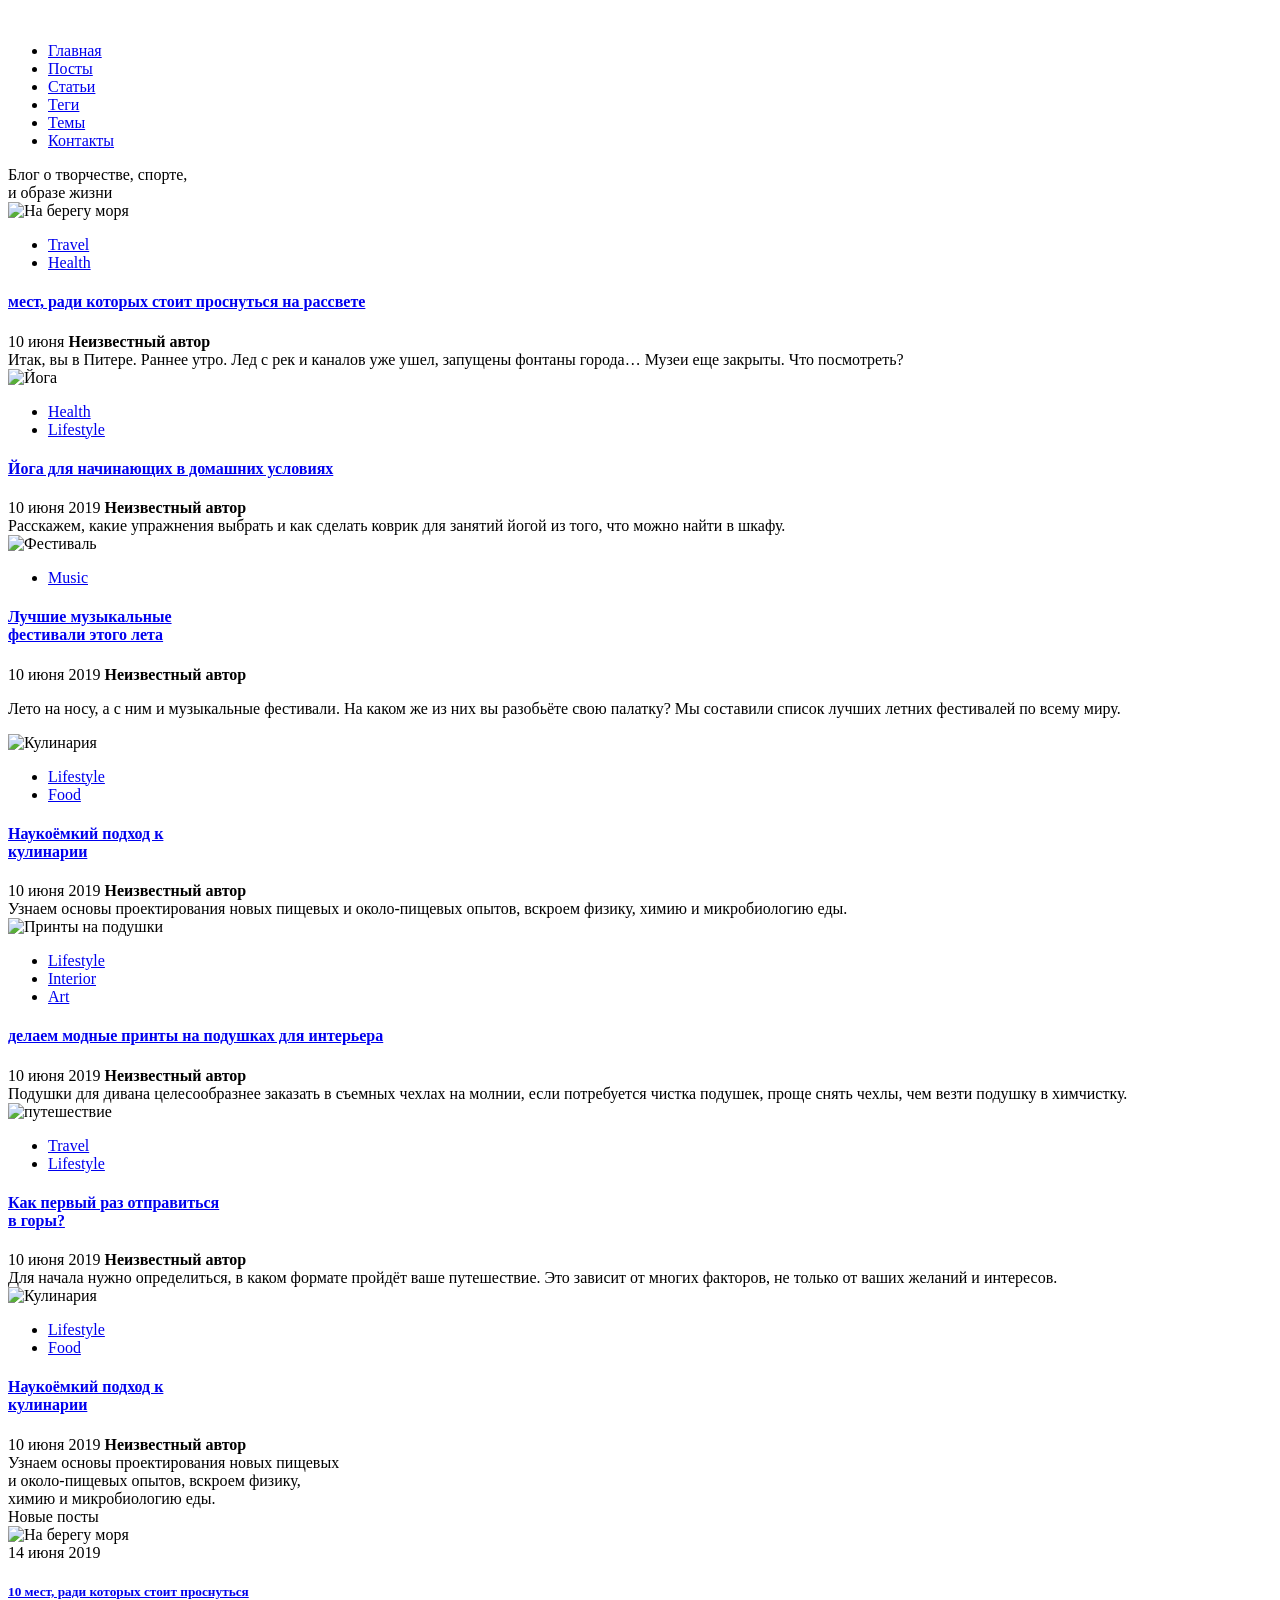
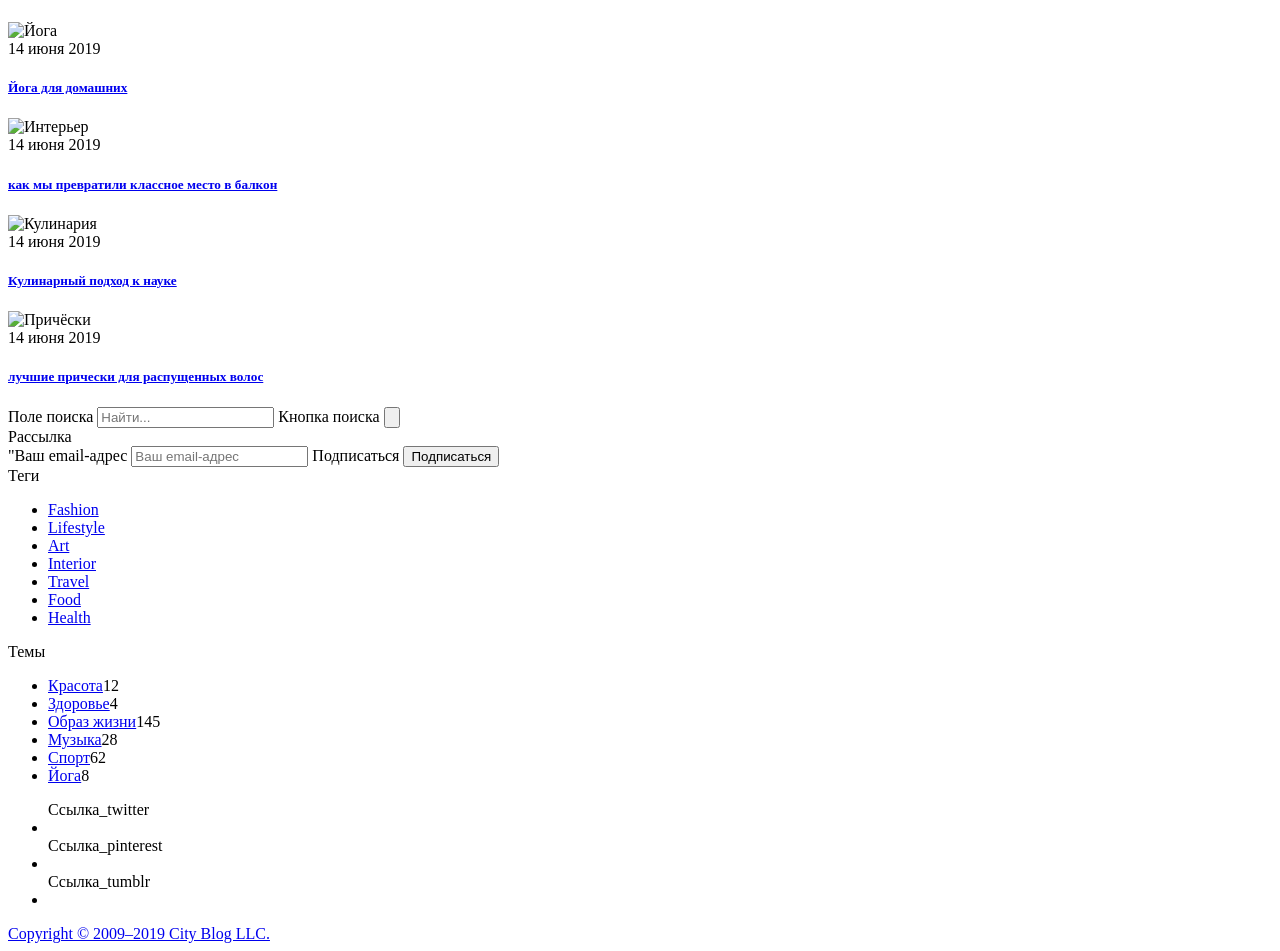
==== index.html @ 618ab8af "Add files via upload" ====
<!DOCTYPE html>
<html lang="en">
<head>
    <meta charset="UTF-8">
    <title>Diplom_task</title>
    <link rel="stylesheet" href="style.css">
</head>
<body>
    <header>
        <div class="container">
            <a href="#" class="header__logo"><img src="images/noemi-logo.png" alt=""></a>
            <nav class="header__menu">
                <ul class="menu__list">
                    <li class="menu__item"><a href="#" class="menu__link">Главная</a></li>
                    <li class="menu__item"><a href="#" class="menu__link">Посты</a></li>
                    <li class="menu__item"><a href="#" class="menu__link">Cтатьи</a></li>
                    <li class="menu__item"><a href="#" class="menu__link">Теги</a></li>
                    <li class="menu__item"><a href="#" class="menu__link">Темы</a></li>
                    <li class="menu__item"><a href="#" class="menu__link">Контакты</a></li>
                </ul>
            </nav>  
        </div>
        <div class="title__intro">
            Блог о творчестве, спорте,<br>и образе жизни
        </div>
    </header>
    <div class="general__content">
        <main>
            <div class="container_main">
                <div class="card">
                    <img src="images/picture_1.png" class="card__images" alt="На берегу моря">
                </div>
                <div class="content">
                    <ul class="link">
                        <li><a href="#" class="link__item">Travel</a></li>
                        <li><a href="#" class="link__item">Health</a></li>
                    </ul>
                    <div>
                        <h4><a href="#" class="content__title">мест, ради которых стоит
                        проснуться на рассвете</a></h4>
                    </div>
                    <div class="data">
                        10 июня <strong>Неизвестный автор</strong>
                    </div>
                    <div class="info">
                        Итак, вы в Питере. Раннее утро. Лед с рек и каналов уже ушел, запущены фонтаны города… Музеи еще закрыты. Что посмотреть?
                    </div>
                </div>
            </div>
            <div class="container_main">
                <div class="card">
                    <img src="images/picture_2.png" class="card__images" alt="Йога">
                </div>
                <div class="content">
                    <ul class="link">
                        <li><a href="#" class="link__item">Health</a></li>
                        <li><a href="#" class="link__item">Lifestyle</a></li>
                    </ul>
                    <div>
                        <h4><a href="#" class="content__title">Йога для начинающих в
                        домашних условиях</a></h4>
                    </div>
                    <div class="data">
                        10 июня 2019 <strong>Неизвестный автор</strong>
                    </div>
                    <div class="info">
                        Расскажем, какие упражнения выбрать и как сделать коврик для занятий йогой из того, что можно найти в шкафу.
                    </div>
                </div>
            </div>
            <div class="container_main">
                <div class="card">
                    <img src="images/picture_3.png" class="card__images" alt="Фестиваль">
                </div>
                <div class="content">
                    <ul class="link">
                        <li><a href="#" class="link__item">Music</a></li>
                    </ul>
                    <div>
                        <h4><a href="#" class="content__title">Лучшие музыкальные<br>
                        фестивали этого лета</a></h4>
                    </div>
                    <div class="data">
                        10 июня 2019 <strong>Неизвестный автор</strong>
                    </div>
                    <div class="info">
                        <p>Лето на носу, а с ним и музыкальные фестивали. На каком же из них вы разобьёте свою палатку?
                        Мы составили список лучших летних фестивалей по всему миру.</p>
                    </div>
                </div>
            </div>
            <div class="container_main">
                <div class="card">
                    <img src="images/picture_4.png" class="card__images" alt="Кулинария">
                </div>
                <div class="content">
                    <ul class="link">
                        <li><a href="#" class="link__item">Lifestyle</a></li>
                        <li><a href="#" class="link__item">Food</a></li>
                    </ul>
                    <div>
                        <h4><a href="#" class="content__title">Наукоёмкий подход к<br>
                        кулинарии</a></h4>
                    </div>
                    <div class="data">
                        10 июня 2019 <strong>Неизвестный автор</strong>
                    </div>
                    <div class="info">
                        Узнаем основы проектирования новых пищевых и около-пищевых опытов, вскроем физику, химию и микробиологию еды.
                    </div>
                </div>
            </div>
            <div class="container_main">
                <div class="card">
                    <img src="images/picture_5.png" class="card__images" alt="Принты на подушки">
                </div>
                <div class="content">
                    <ul class="link">
                        <li><a href="#" class="link__item">Lifestyle</a></li>
                        <li><a href="#" class="link__item">Interior</a></li>
                        <li><a href="#" class="link__item">Art</a></li>
                    </ul>
                    <div>
                        <h4><a href="#" class="content__title">делаем модные принты на
                        подушках для интерьера</a></h4>
                    </div>
                    <div class="data">
                        10 июня 2019 <strong>Неизвестный автор</strong>
                    </div>
                    <div class="info">
                        Подушки для дивана целесообразнее заказать в съемных чехлах на молнии, если потребуется чистка подушек, проще снять чехлы, чем везти подушку в химчистку.
                    </div>
                </div>
            </div>
            <div class="container_main">
                <div class="card">
                    <img src="images/picture_6.png" class="card__images" alt="путешествие">
                </div>
                <div class="content">
                    <ul class="link">
                        <li><a href="#" class="link__item">Travel</a></li>
                        <li><a href="#" class="link__item">Lifestyle</a></li>
                    </ul>
                    <div>
                        <h4><a href="#" class="content__title">Как первый раз отправиться<br>
                        в горы?</a></h4>
                    </div>
                    <div class="data">
                        10 июня 2019 <strong>Неизвестный автор</strong>
                    </div>
                    <div class="info">
                        Для начала нужно определиться, в каком формате пройдёт ваше путешествие. Это зависит от многих факторов, не только от ваших желаний и интересов.
                    </div>
                </div>
            </div>
            <div class="container_main">
                <div class="card">
                    <img src="images/picture_7.png" class="card__images" alt="Кулинария">
                </div>
                <div class="content">
                    <ul class="link">
                        <li><a href="#" class="link__item">Lifestyle</a></li>
                        <li><a href="#" class="link__item">Food</a></li>
                    </ul>
                <div>
                    <h4><a href="#" class="content__title">Наукоёмкий подход к<br>
                    кулинарии</a></h4>
                </div>
                <div class="data">
                    10 июня 2019 <strong>Неизвестный автор</strong>
                </div>
                <div class="info">
                    Узнаем основы проектирования новых пищевых<br> и около-пищевых опытов, вскроем физику,<br> химию и микробиологию еды.
                </div>
                </div>
            </div>        
        </main>
        <aside>
            <section>
                    <div class="title__aside content__section">
                        Новые посты
                    </div>
                <div class="container__aside">
                    <div class="container__item">
                        <div>
                            <img src="images/picture_1.png" class="card__item" alt="На берегу моря">
                        </div>
                        <div>
                            14 июня 2019
                            <h5><a href="#" class="content__section">10 мест, ради которых
                            стоит проснуться</a></h5>
                        </div>
                    </div>
                    <div class="container__item">
                        <div>
                            <img src="images/picture_2.png" class="card__item" alt="Йога">
                        </div>
                        <div>
                            14 июня 2019
                            <h5><a href="#" class="content__section">Йога для домашних</a></h5>
                        </div>
                    </div>
                    <div class="container__item">
                        <div>
                            <img src="images/picture_as.png" class="card__item" alt="Интерьер">
                        </div>
                        <div>
                            14 июня 2019
                            <h5><a href="#" class="content__section">как мы превратили
                            классное место в
                            балкон</a></h5>
                        </div>
                    </div>
                    <div class="container__item">
                        <div>
                            <img src="images/picture_7.png" class="card__item" alt="Кулинария">
                        </div>
                        <div>
                            14 июня 2019
                            <h5><a href="#" class="content__section">Кулинарный подход
                            к науке</a></h5>
                        </div>
                    </div>
                    <div class="container__item">
                        <div>
                            <img src="images/picture_as2.png" class="card__item" alt="Причёски">
                        </div>
                        <div>
                            14 июня 2019
                            <h5 class="title__item"><a href="#" class="content__section">лучшие прически для
                            распущенных волос</a></h5>
                        </div>
                    </div>
                    <form class="form__row">
                        <label>
                            <span class="visually__hidden">Поле поиска</span>
                            <input type="text" class="field" placeholder="Найти..." >
                        </label>
                        <label>
                            <span class="visually__hidden">Кнопка поиска</span>
                            <button type="submit" class="button"><img src="images/picture_search.png" alt=""></button>
                        </label>
                    </form>
                    <div class="mailing__aside">
                        Рассылка
                    </div>
                    <form class="form__mailing">
                        <label>
                            <span class="visually__hidden">"Ваш email-адрес</span>
                            <input type="text" class="field mailing__field" placeholder="Ваш email-адрес">
                        </label>
                        <label>
                            <span class="visually__hidden">Подписаться</span>
                            <button type="submit" class="button mailing__button">Подписаться</button>
                        </label>
                    </form>
                    <div class="tags__aside">
                        Теги
                    </div>
                    <div class="tags__container">
                        <ul>
                            <li class="tags__item"><a href="#" class="tags__link">Fashion</a></li>
                            <li class="tags__item"><a href="#" class="tags__link">Lifestyle</a></li>
                            <li class="tags__item"><a href="#" class="tags__link">Art</a></li>
                            <li class="tags__item"><a href="#" class="tags__link">Interior</a></li>
                            <li class="tags__item"><a href="#" class="tags__link">Travel</a></li>
                            <li class="tags__item"><a href="#" class="tags__link">Food</a></li>
                            <li class="tags__item"><a href="#" class="tags__link">Health</a></li>
                        </ul>
                    </div>
                    <div class="news__aside">
                        Темы
                    </div>
                    <div class="news__container">
                        <ul>
                           <li class="news__item"><a href="#" class="news__link">Красота</a><span class="news__number">12</span></li>
                           <li class="news__item"><a href="#" class="news__link">Здоровье</a><span class="news__number">4</span></li>
                           <li class="news__item"><a href="#" class="news__link">Образ жизни</a><span class="news__number">145</span></li>
                           <li class="news__item"><a href="#" class="news__link">Музыка</a><span class="news__number">28</span></li>
                           <li class="news__item"><a href="#" class="news__link">Спорт</a><span class="news__number">62</span></li>
                           <li class="news__item"><a href="#" class="news__link">Йога</a><span class="news__number">8</span></li>
                        </ul>
                    </div>
                </div>
            </section>
        </aside>
    </div> 
</body>
<footer>
    <div>
        <ul class="footer__menu">
            <label>
                <span class="visually__hidden">Ссылка_twitter</span>
                <li class="footer__item"><a href="#" class="footer__link icon__twitter"></a></li>
            </label>
            <label>
                <span class="visually__hidden">Ссылка_pinterest</span>
                <li class="footer__item"><a href="#" class="footer__link icon__pinterest"></a></li>
            </label>
            <label>
                <span class="visually__hidden">Ссылка_tumblr</span>
            <li class="footer__item"><a href="#" class="footer__link icon__tumblr"></a></li>
            </label>
        </ul>
    </div>
</footer>
<div>
    <a href="#" class="copyright">Copyright © 2009–2019 City Blog LLC.</a>
</div>
</html>
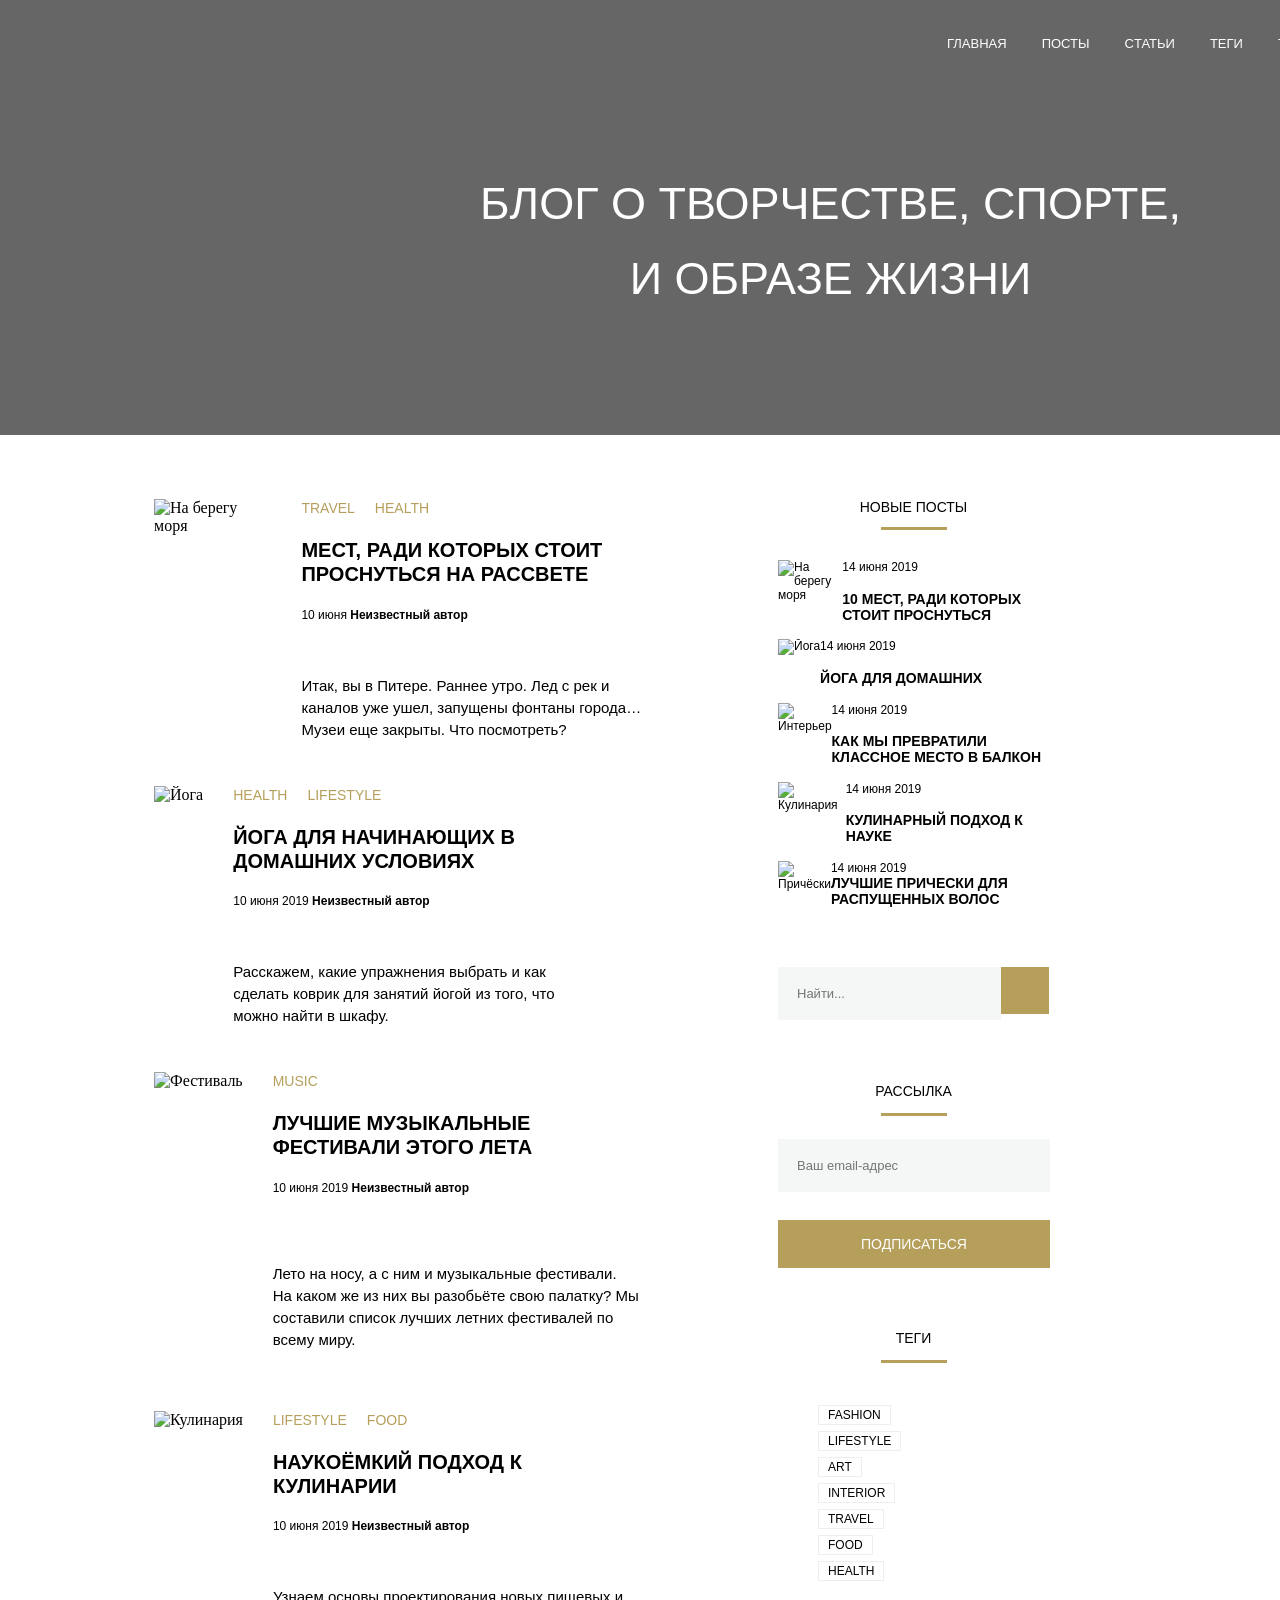
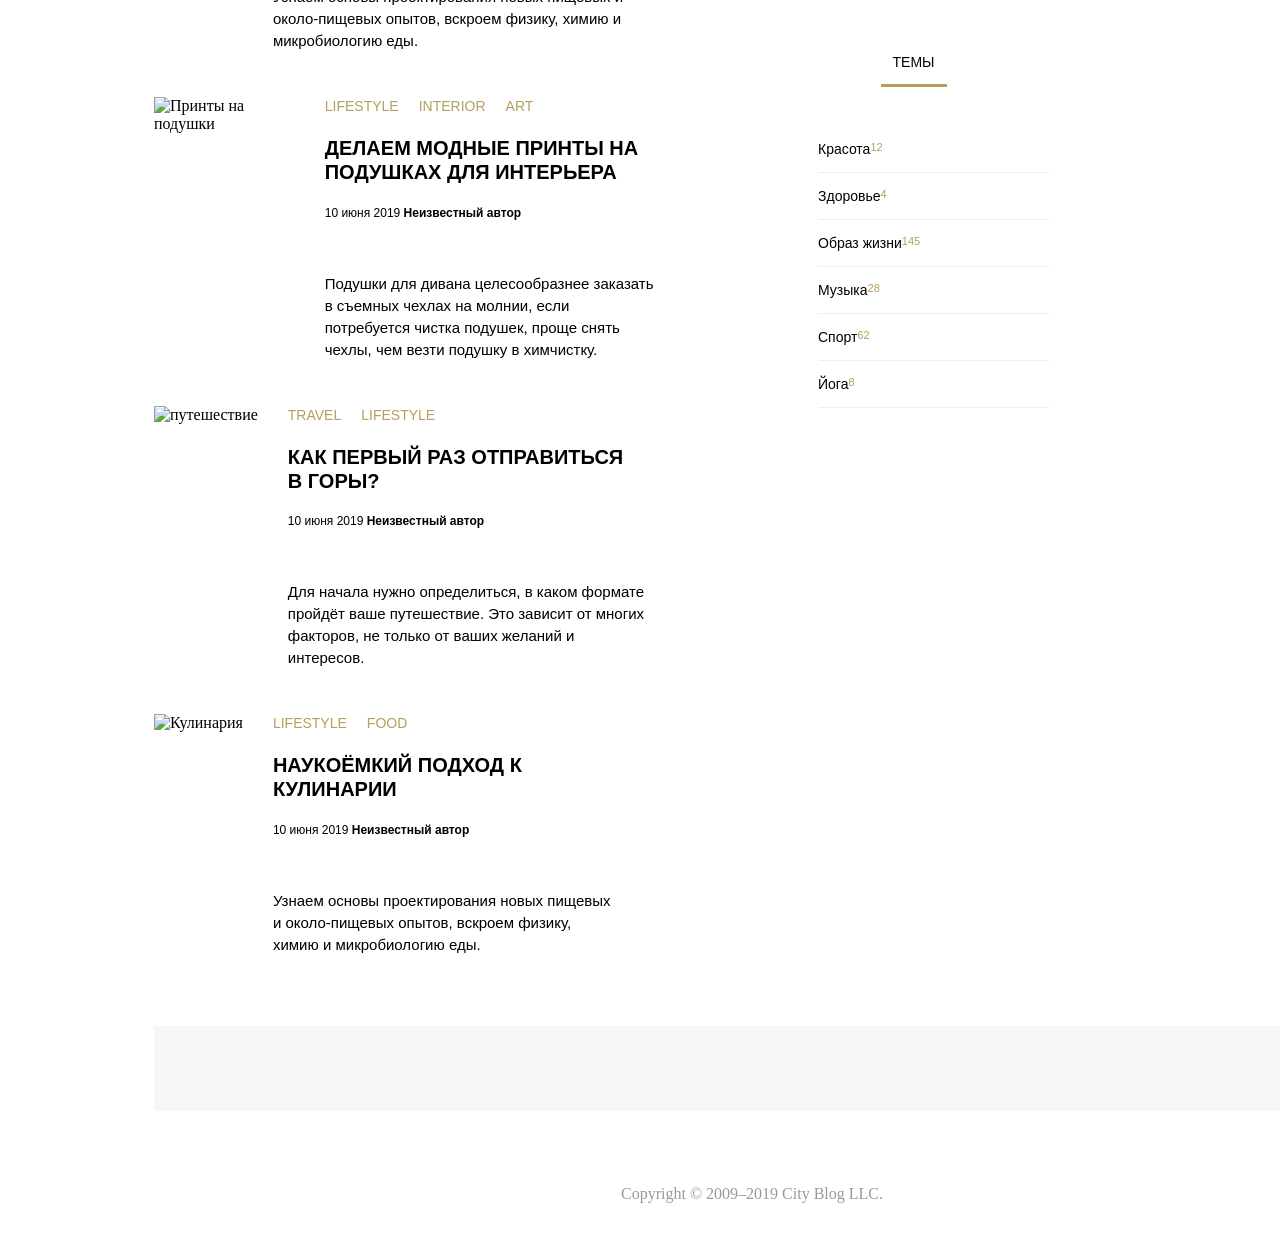
==== commit fa96e6ec: "Update index.html" ====
--- a/index.html
+++ b/index.html
@@ -3,7 +3,7 @@
 <head>
     <meta charset="UTF-8">
     <title>Diplom_task</title>
-    <link rel="stylesheet" href="style.css">
+    <link rel="stylesheet" href="./style/style.css">
 </head>
 <body>
     <header>
--- a/style/style.css
+++ b/style/style.css
@@ -0,0 +1,504 @@
+body {
+    margin: 0;
+}
+
+@font-face {
+    font-family: OpenSans-Bold;
+    src: url(fonts/OpenSans-Bold.ttf) 
+
+}
+
+@font-face {
+    font-family: OpenSans-Regular;
+    src: url(fonts/OpenSans-Regular.ttf)
+
+}
+
+header {
+    width: 1660px;
+    color: white;
+    text-transform: uppercase;
+    background-image: url(images/rock-73.jpg);
+    background-repeat: no-repeat;
+    background-size: cover;
+    background-position: center center;
+
+    max-width: 1940px;
+    position: relative;
+    z-index: 1;
+    overflow: hidden;
+  
+}
+
+header::before { 
+    content: "";
+    position: absolute;
+    z-index: -1;
+    width: 1690px;
+    height: 450px;
+    top: 0;
+    left: 0;
+    background-color: #000;
+    opacity: 0.6;
+
+}
+
+.container  {
+    max-width: 1940px;
+    padding: 0 247px;
+    margin: 0px auto;
+    display: flex;
+    justify-content:space-between;
+    align-items: center;
+    padding: 18px 238px 68px 248px;
+    
+}
+
+.header__logo {
+    width: 180px;
+
+}
+
+.menu__list {
+    display: flex;
+    align-items: center;
+    gap: 35px;
+ 
+}
+
+.menu__item {
+    list-style-type: none;
+   
+}
+
+.menu__link {
+    font-family: 'OpenSans-Regular', sans-serif;
+    font-style: normal;
+    font-size: 13px;
+    text-decoration: none;
+    color: inherit;
+    
+}
+
+.menu__link:hover {
+    color: #b59f5b;
+
+}
+
+.title__intro {
+    font-family: 'OpenSans-Bold', sans-serif;
+    font-style: normal;
+    font-size: 45px;
+    text-align: center;
+    line-height: 75px;
+    padding: 30px 280px 119px 281px ;
+
+}
+
+
+
+
+
+
+
+
+.general__content {
+    display: flex;
+    gap: 120px;
+}
+
+main {
+   margin: 64px 0 0 154px;
+
+}
+
+.container_main { 
+    padding-bottom: 45px;
+    gap: 30px;
+    display: flex;
+
+}
+
+.card__images {
+    width: 381px;
+
+}
+
+.content {
+    width: 367px;
+
+}
+
+.content__title {
+    font-family: 'OpenSans-Bold', sans-serif;
+    font-style: normal;
+    font-size: 20px;
+    line-height: 24px;
+    text-transform: uppercase;
+    padding-bottom: 43px;
+
+    color: #000;
+    text-decoration: none;
+}
+
+.link {
+    margin: 0;
+    padding: 0;
+    list-style-type: none;
+    display: flex;
+    gap: 20px;
+
+}
+
+.link__item {
+    font-family: 'OpenSans-Bold', sans-serif;
+    font-style: normal;
+    font-size: 14px;
+    color: #b59f5b;
+    text-decoration: none;
+    text-transform: uppercase;
+    
+}
+
+.data {
+    font-family: 'OpenSans-Regular', sans-serif;
+    font-style: normal;
+    font-size: 12px;
+    padding-bottom: 53px;
+
+}
+
+.info {
+    font-family: 'OpenSans-Regular', sans-serif;
+    font-style: normal;
+    font-size: 15px;
+    line-height: 22px;
+      
+}
+
+
+
+
+
+
+
+
+
+
+
+aside {
+    margin: 64px 231px 0 0;
+
+}
+
+.title__aside {
+    padding-bottom: 45px;
+    text-align: center;
+    position: relative;
+
+}
+
+.title__aside::before {
+    content:  '';
+    position: absolute;
+    width: 66px;
+    height: 3px;
+    background-color: #b59f5b;
+    left: 103px;
+    bottom: 30px;
+
+}
+
+.container__aside { 
+    font-family: 'OpenSans-Regular',sans-serif;
+    font-style: normal;
+    font-size: 12px;
+    width: 271px;
+
+    
+}
+
+.container__item {
+    display: flex;
+     
+}
+
+.title__item {
+    margin: 0px;
+}
+
+.content__section {
+    font-family: 'OpenSans-Bold',sans-serif;
+    font-style: normal;
+    font-size: 14px;
+    text-transform: uppercase;
+
+    color: #000;
+    text-decoration: none;
+
+}
+
+.card__item {
+    width: 71px;
+
+}
+
+.form__row {
+    padding-top: 60px;
+    display: flex;
+
+}
+
+.visually__hidden {
+    position: absolute;
+    width: 1px;
+    height: 1px;
+    margin: -1px;
+    padding: 0;
+    border: 0;
+    clip: rect(0 0 0 0);
+    overflow: hidden;
+
+}
+
+.field {
+    font-family: inherit;
+    font-size: 13px;
+    box-sizing: border-box;
+    width: 223px;
+    border: #f4f7f6;
+    padding: 19px 0 19px 19px;
+    background-color: #f4f7f6;
+
+}
+
+.field:focus {
+    outline: 2px solid #b59f5b;
+    border-radius: 1%;
+
+}
+
+.button {
+    background-color: #b59f5b;
+    box-sizing: border-box;
+    width: 48px;
+    border: #b59f5b;
+    padding: 16px;
+    cursor: pointer;
+
+}
+
+.mailing__aside {
+    font-family: 'Opensans-Bold', sans-serif;
+    font-style: normal;
+    font-size: 14px;
+
+    padding-top: 63px;
+    text-align: center;
+    text-transform: uppercase;
+    position: relative ;
+
+}
+
+.mailing__aside::before {
+    content:  '';
+    position: absolute;
+    width: 66px;
+    height: 3px;
+    background-color: #b59f5b;
+    left: 103px;
+    bottom: -17px;
+
+}
+
+.form__mailing {
+    padding-top: 40px;
+    
+}
+
+.mailing__field {
+    width: 272px;
+    margin-bottom: 28px;
+
+}
+
+.mailing__button {
+    font-family: 'OpenSans-Bold', sans-serif;
+    font-style: normal;
+    font-size: 14px;
+    text-transform: uppercase;
+    color: white;
+    width: 272px;
+    
+}
+
+.tags__aside {
+    font-family: 'Opensans-Bold', sans-serif;
+    font-style: normal;
+    font-size: 14px;
+
+    padding-top: 62px;
+    text-align: center;
+    text-transform: uppercase;
+    position: relative ;
+
+}
+
+.tags__aside::before {
+    content:  '';
+    position: absolute;
+    width: 66px;
+    height: 3px;
+    background-color: #b59f5b;
+    left: 103px;
+    bottom: -17px;
+
+}
+
+.tags__container {
+    font-family: 'OpenSans-Bold', sans-serif;
+    font-style: normal;
+    font-size: 12px;
+
+    padding-top: 41px;
+
+}
+
+.tags__item {
+    list-style: none;
+    
+}
+
+.tags__link {
+    margin-right: 2px;
+    margin-top: 6px;
+
+    display: inline-block;
+    border: 1px solid #eeeeee;
+    padding: 2px 9px;
+    color: #000;
+    text-decoration: none;
+    text-transform: uppercase;
+
+}
+
+.news__aside {
+    font-family: 'Opensans-Bold', sans-serif;
+    font-style: normal;
+    font-size: 14px;
+
+    padding-top: 61px;
+    text-align: center;
+    text-transform: uppercase;
+    position: relative ;
+
+}
+
+.news__aside::before {
+    content:  '';
+    position: absolute;
+    width: 66px;
+    height: 3px;
+    background-color: #b59f5b;
+    left: 103px;
+    bottom: -17px;
+
+}
+
+.news__container {
+    font-family: 'OpenSans-Bold', sans-serif;
+    font-style: normal;
+    padding-top: 44px;
+
+}
+
+.news__item {
+    font-size: 11px;
+    color: #b59f5b;
+    list-style: none;
+
+    width: 100%;
+    border-bottom: 1px solid #eeeeee;
+    padding: 15px 0;
+
+}
+
+.news__number {
+    position: absolute;
+    padding: 0px;
+    margin: 0px;
+
+}
+
+.news__link {
+    font-size: 14px;
+    color: #000;
+    text-decoration: none;
+
+}
+
+
+
+
+
+
+
+footer {
+    margin: 25px 154px 74px;
+    width: 1170px;
+    background-color: #f4f7f6;
+    text-align: center;
+
+}
+
+.footer__item {
+    list-style: none;
+    
+}
+
+.footer__menu {
+    display: flex;
+    justify-content: center;
+    gap: 82px;
+    padding: 32px;
+    
+}
+.footer__link {
+    display: block;
+    width: 23px;
+    height: 21px;
+     
+}
+
+.icon__twitter {
+    background-image: url(images/icon_twitter.png);
+    background-repeat: no-repeat;
+    background-position: center center;
+
+}
+
+.icon__pinterest {
+    background-image: url(images/icon-pinterest.png);
+    background-repeat: no-repeat;
+    background-position: center center;
+    
+}
+
+.icon__tumblr {
+    background-image: url(images/icon-tumblr.png);
+    background-repeat: no-repeat;
+    background-position: center center;
+    
+}
+
+.copyright {
+    width: 1170px;
+    margin-left: 167px;
+    margin-bottom: 41px;
+
+    color: #999999;
+    display: flex;
+    justify-content: center;
+
+    text-decoration: none;
+}
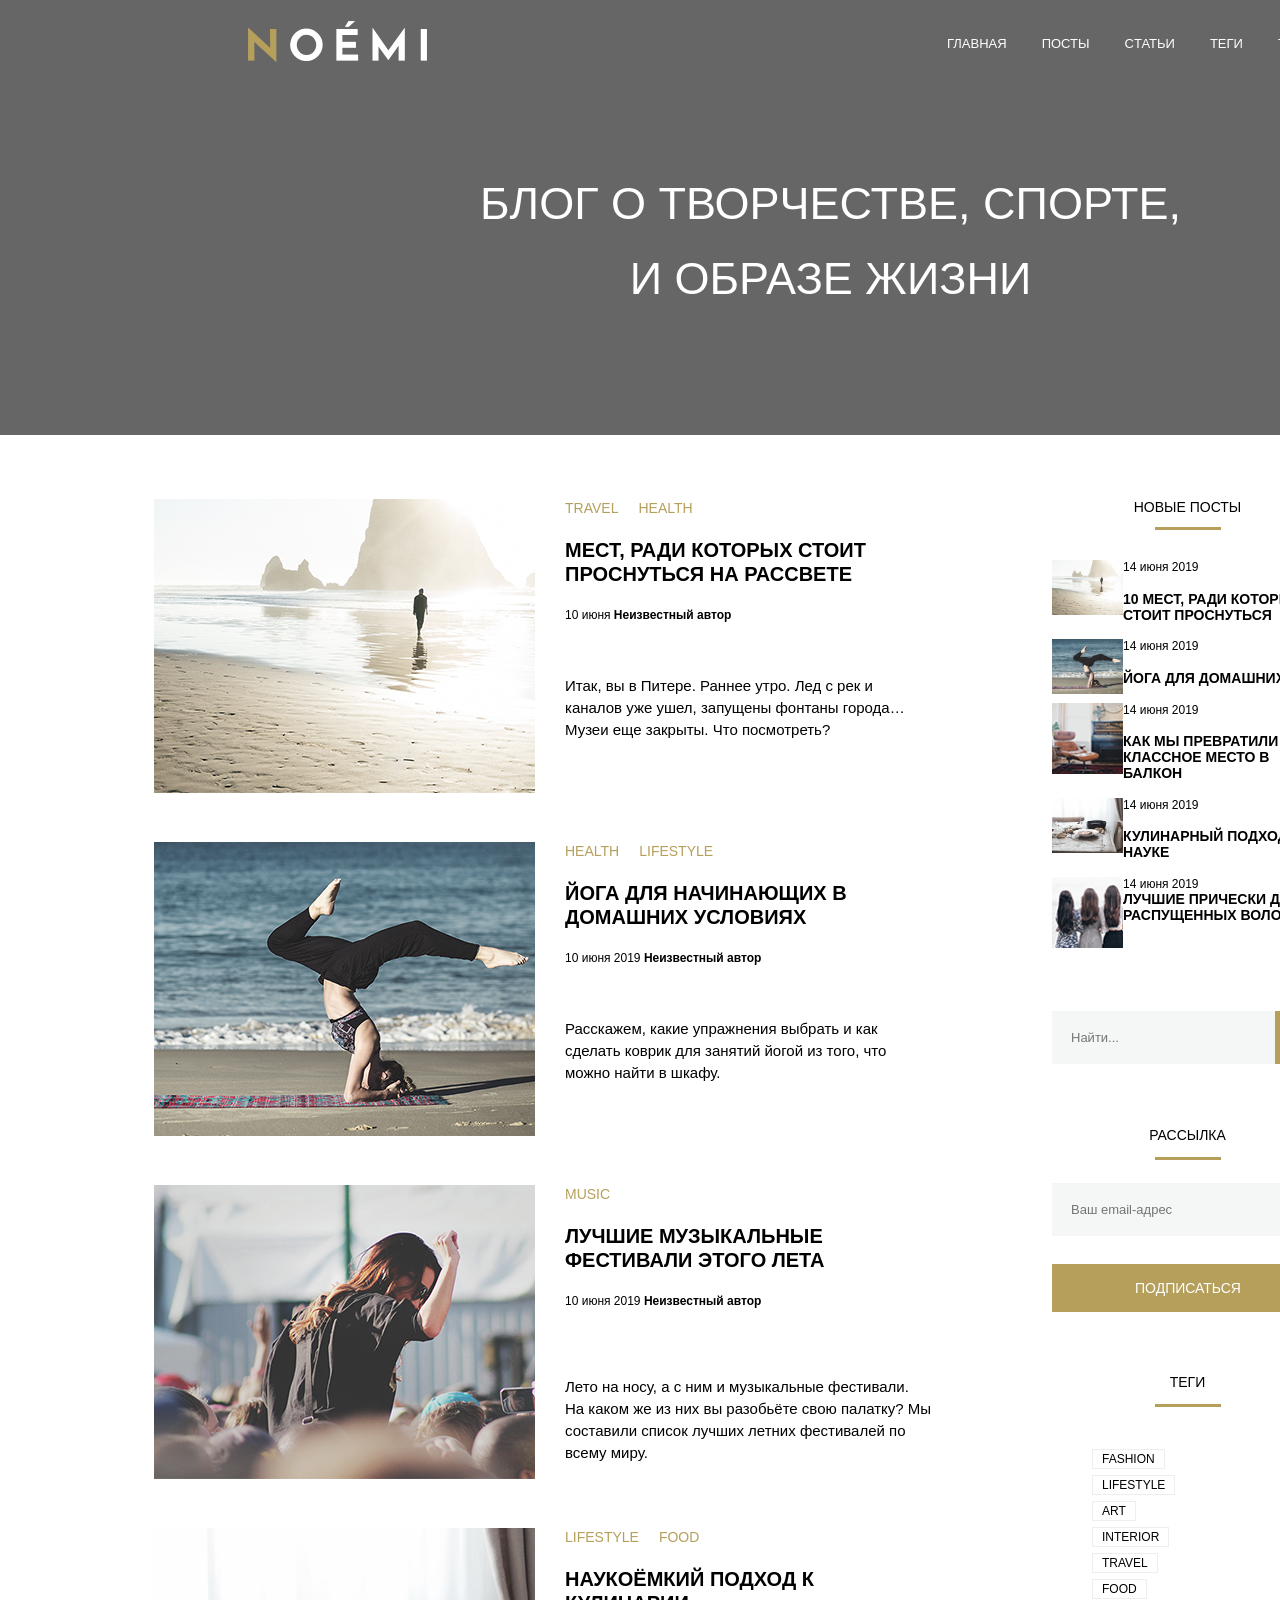
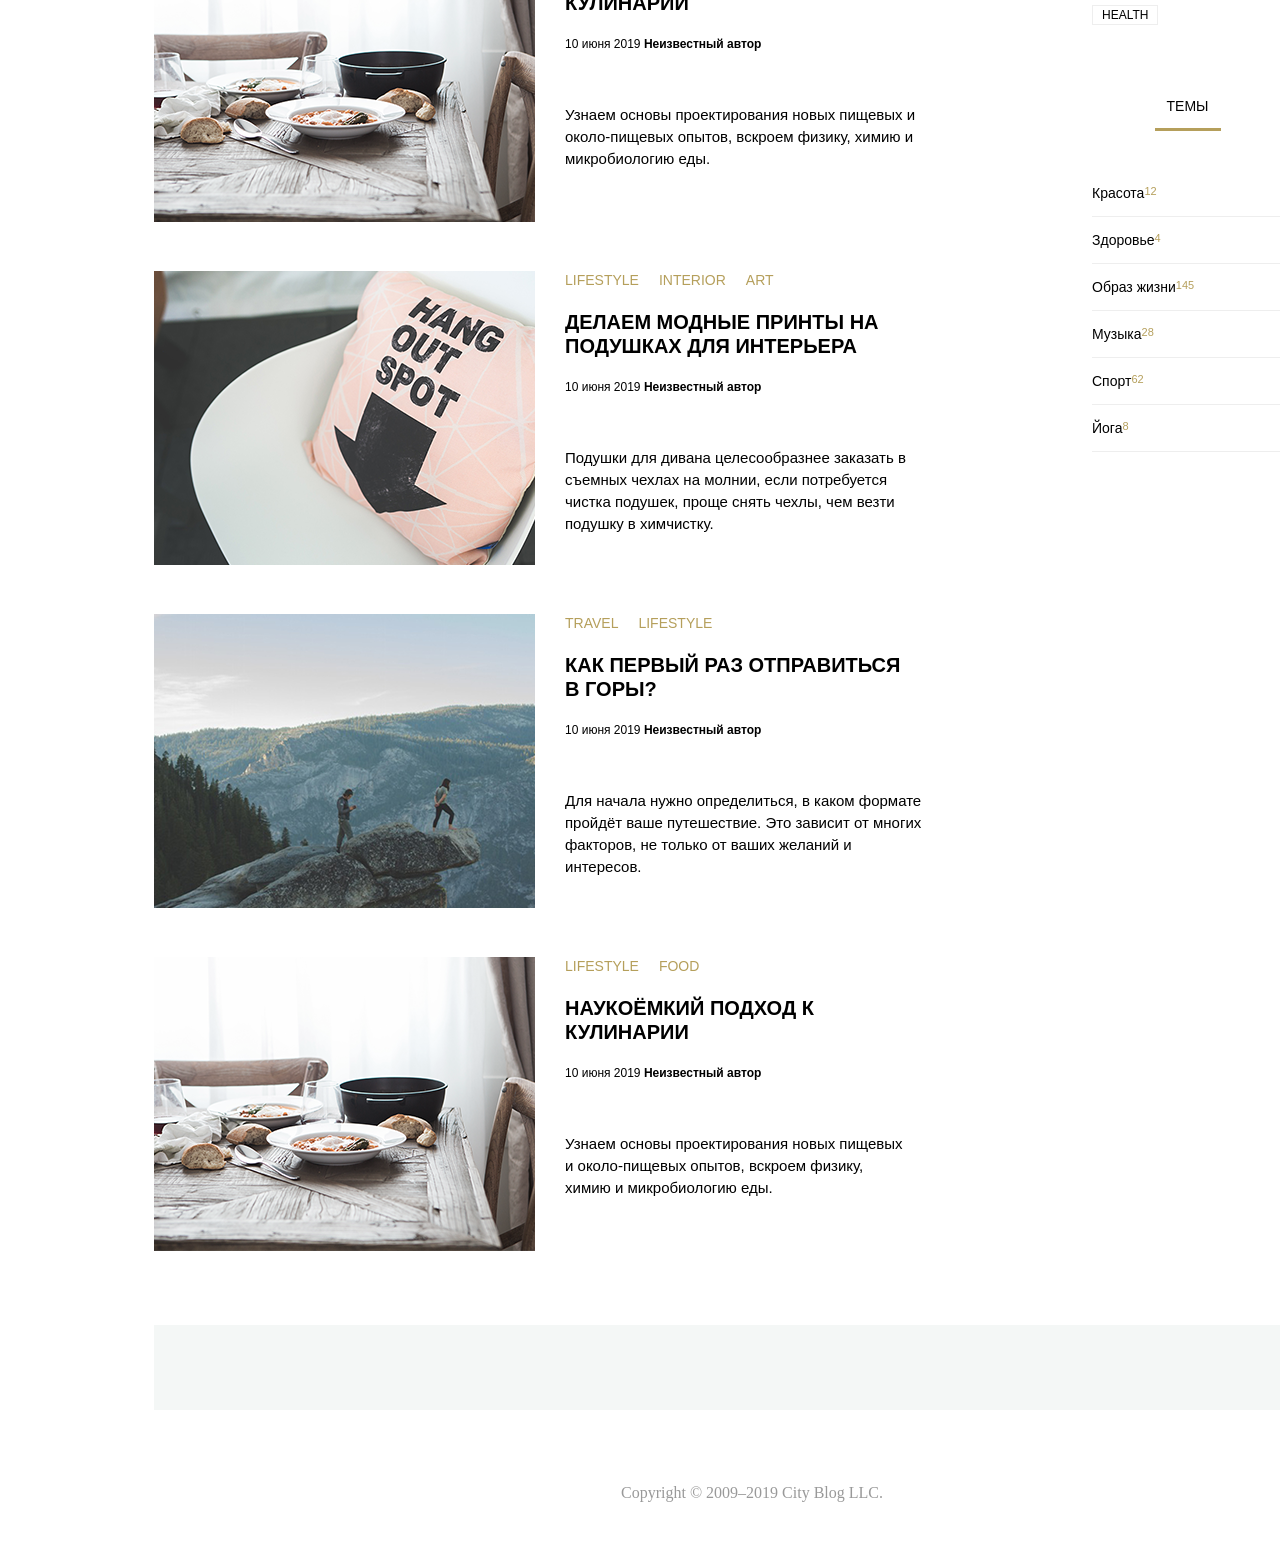
==== commit 9d8734f4: "Update index.html" ====
--- a/index.html
+++ b/index.html
@@ -3,12 +3,12 @@
 <head>
     <meta charset="UTF-8">
     <title>Diplom_task</title>
-    <link rel="stylesheet" href="./style/style.css">
+    <link rel="stylesheet" href="style/style.css">
 </head>
 <body>
     <header>
         <div class="container">
-            <a href="#" class="header__logo"><img src="images/noemi-logo.png" alt=""></a>
+            <a href="#" class="header__logo"><img src="images/images/noemi-logo.png" alt=""></a>
             <nav class="header__menu">
                 <ul class="menu__list">
                     <li class="menu__item"><a href="#" class="menu__link">Главная</a></li>
@@ -28,7 +28,7 @@
         <main>
             <div class="container_main">
                 <div class="card">
-                    <img src="images/picture_1.png" class="card__images" alt="На берегу моря">
+                    <img src="images/images/picture_1.png" class="card__images" alt="На берегу моря">
                 </div>
                 <div class="content">
                     <ul class="link">
@@ -49,7 +49,7 @@
             </div>
             <div class="container_main">
                 <div class="card">
-                    <img src="images/picture_2.png" class="card__images" alt="Йога">
+                    <img src="images/images/picture_2.png" class="card__images" alt="Йога">
                 </div>
                 <div class="content">
                     <ul class="link">
@@ -70,7 +70,7 @@
             </div>
             <div class="container_main">
                 <div class="card">
-                    <img src="images/picture_3.png" class="card__images" alt="Фестиваль">
+                    <img src="images/images/picture_3.png" class="card__images" alt="Фестиваль">
                 </div>
                 <div class="content">
                     <ul class="link">
@@ -91,7 +91,7 @@
             </div>
             <div class="container_main">
                 <div class="card">
-                    <img src="images/picture_4.png" class="card__images" alt="Кулинария">
+                    <img src="images/images/picture_4.png" class="card__images" alt="Кулинария">
                 </div>
                 <div class="content">
                     <ul class="link">
@@ -112,7 +112,7 @@
             </div>
             <div class="container_main">
                 <div class="card">
-                    <img src="images/picture_5.png" class="card__images" alt="Принты на подушки">
+                    <img src="images/images/picture_5.png" class="card__images" alt="Принты на подушки">
                 </div>
                 <div class="content">
                     <ul class="link">
@@ -134,7 +134,7 @@
             </div>
             <div class="container_main">
                 <div class="card">
-                    <img src="images/picture_6.png" class="card__images" alt="путешествие">
+                    <img src="images/images/picture_6.png" class="card__images" alt="путешествие">
                 </div>
                 <div class="content">
                     <ul class="link">
@@ -155,7 +155,7 @@
             </div>
             <div class="container_main">
                 <div class="card">
-                    <img src="images/picture_7.png" class="card__images" alt="Кулинария">
+                    <img src="images/images/picture_7.png" class="card__images" alt="Кулинария">
                 </div>
                 <div class="content">
                     <ul class="link">
@@ -183,7 +183,7 @@
                 <div class="container__aside">
                     <div class="container__item">
                         <div>
-                            <img src="images/picture_1.png" class="card__item" alt="На берегу моря">
+                            <img src="images/images/picture_1.png" class="card__item" alt="На берегу моря">
                         </div>
                         <div>
                             14 июня 2019
@@ -193,7 +193,7 @@
                     </div>
                     <div class="container__item">
                         <div>
-                            <img src="images/picture_2.png" class="card__item" alt="Йога">
+                            <img src="images/images/picture_2.png" class="card__item" alt="Йога">
                         </div>
                         <div>
                             14 июня 2019
@@ -202,7 +202,7 @@
                     </div>
                     <div class="container__item">
                         <div>
-                            <img src="images/picture_as.png" class="card__item" alt="Интерьер">
+                            <img src="images/images/picture_as.png" class="card__item" alt="Интерьер">
                         </div>
                         <div>
                             14 июня 2019
@@ -213,7 +213,7 @@
                     </div>
                     <div class="container__item">
                         <div>
-                            <img src="images/picture_7.png" class="card__item" alt="Кулинария">
+                            <img src="images/images/picture_7.png" class="card__item" alt="Кулинария">
                         </div>
                         <div>
                             14 июня 2019
@@ -223,7 +223,7 @@
                     </div>
                     <div class="container__item">
                         <div>
-                            <img src="images/picture_as2.png" class="card__item" alt="Причёски">
+                            <img src="images/images/picture_as2.png" class="card__item" alt="Причёски">
                         </div>
                         <div>
                             14 июня 2019
@@ -238,7 +238,7 @@
                         </label>
                         <label>
                             <span class="visually__hidden">Кнопка поиска</span>
-                            <button type="submit" class="button"><img src="images/picture_search.png" alt=""></button>
+                            <button type="submit" class="button"><img src="images/images/picture_search.png" alt=""></button>
                         </label>
                     </form>
                     <div class="mailing__aside">
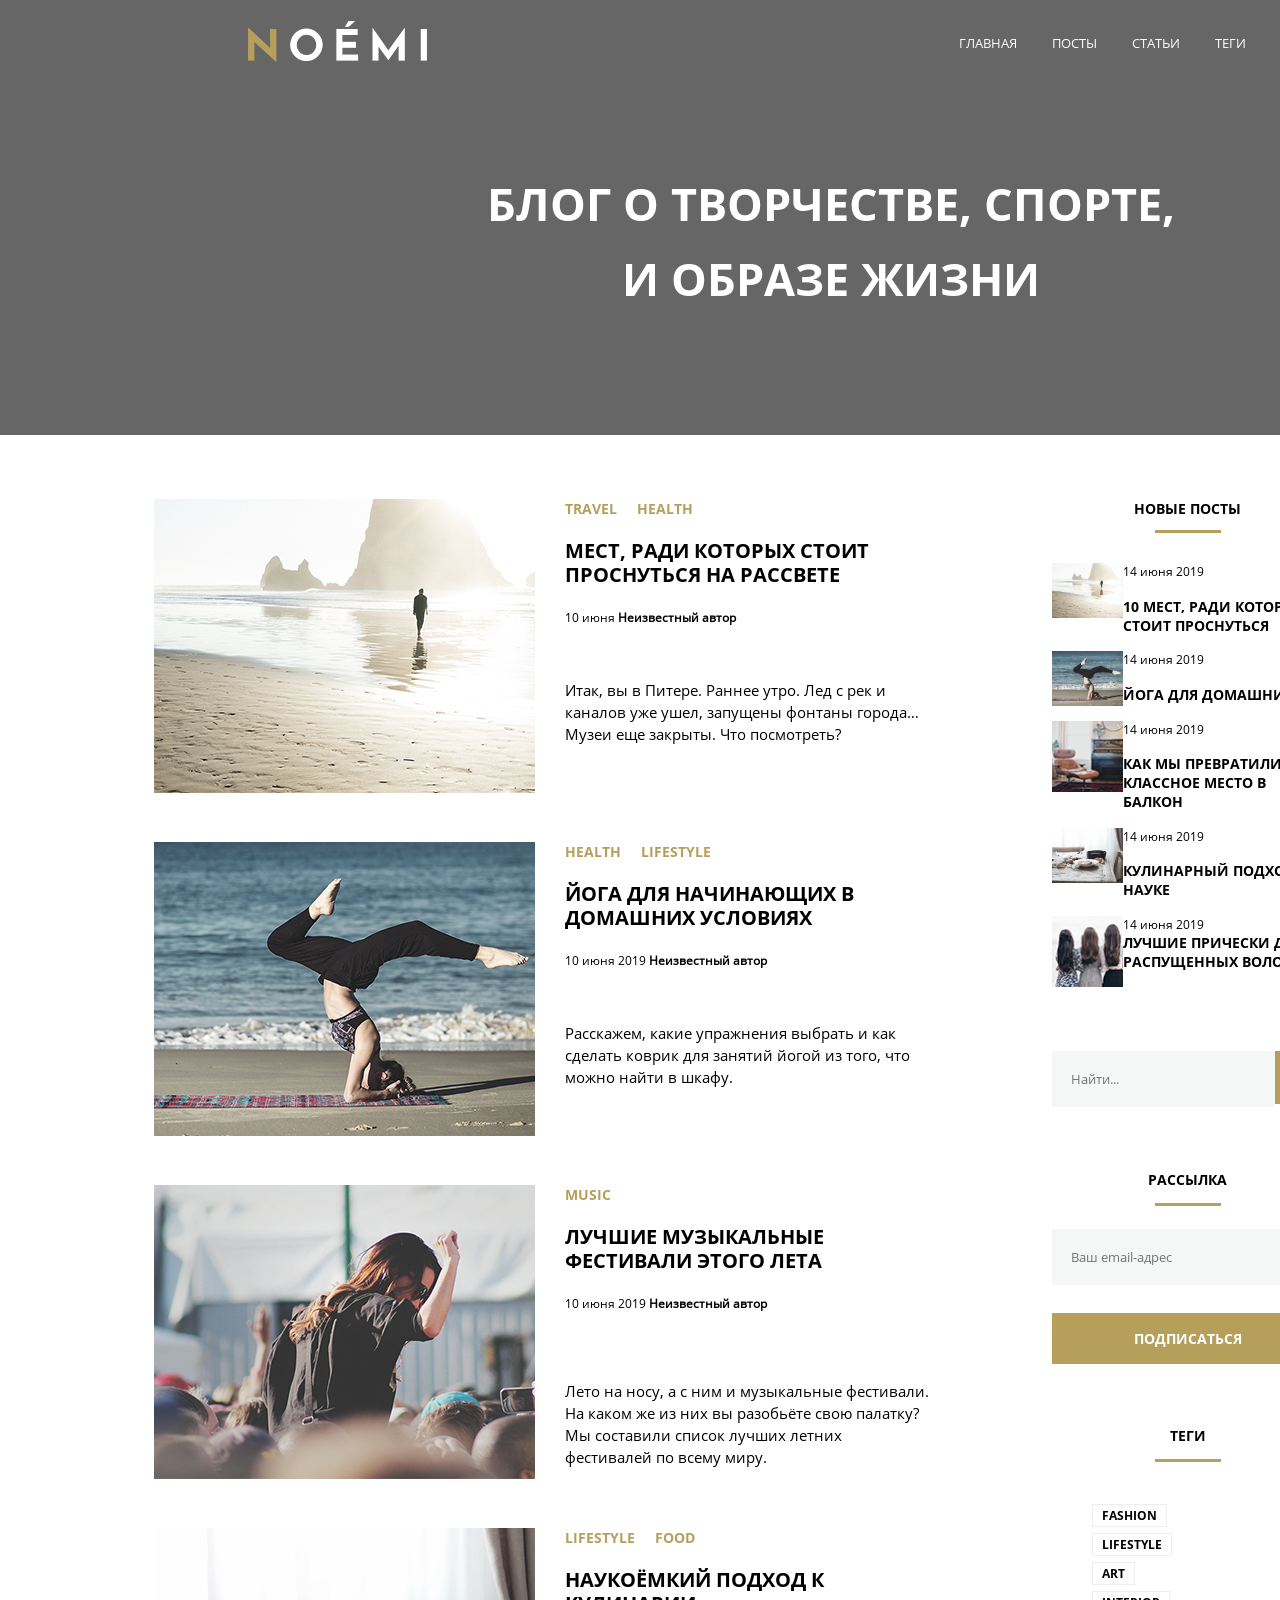
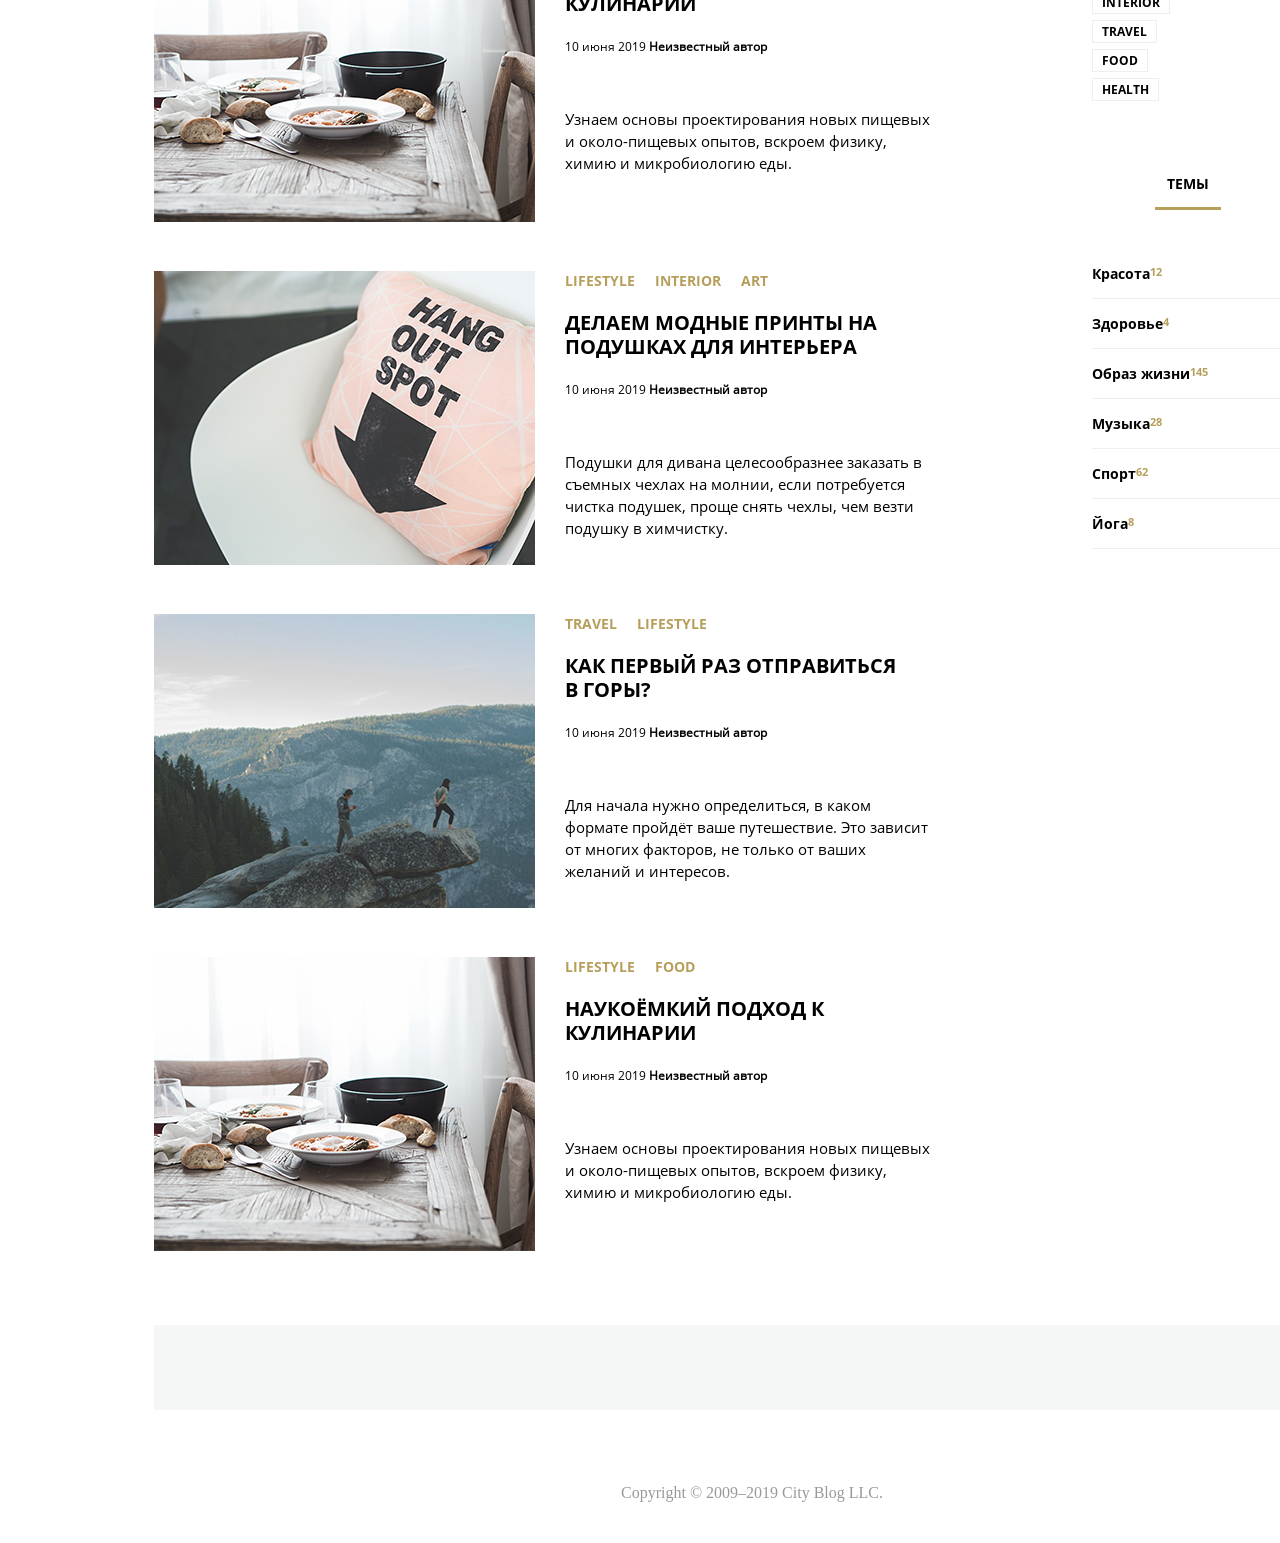
==== commit 2ab3cb39: "Update index.html" ====
--- a/index.html
+++ b/index.html
@@ -3,7 +3,7 @@
 <head>
     <meta charset="UTF-8">
     <title>Diplom_task</title>
-    <link rel="stylesheet" href="style/style.css">
+    <link rel="stylesheet" href="../style/style.css">
 </head>
 <body>
     <header>
--- a/style/style.css
+++ b/style/style.css
@@ -4,13 +4,13 @@
 
 @font-face {
     font-family: OpenSans-Bold;
-    src: url(fonts/OpenSans-Bold.ttf) 
+    src: url(../fonts/fonts/OpenSans-Bold.ttf) 
 
 }
 
 @font-face {
     font-family: OpenSans-Regular;
-    src: url(fonts/OpenSans-Regular.ttf)
+    src: url(../fonts/fonts/OpenSans-Regular.ttf)
 
 }
 
@@ -18,7 +18,7 @@
     width: 1660px;
     color: white;
     text-transform: uppercase;
-    background-image: url(images/rock-73.jpg);
+    background-image: url(images/images/rock-73.jpg);
     background-repeat: no-repeat;
     background-size: cover;
     background-position: center center;
@@ -471,21 +471,21 @@
 }
 
 .icon__twitter {
-    background-image: url(images/icon_twitter.png);
+    background-image: url(images/images/icon_twitter.png);
     background-repeat: no-repeat;
     background-position: center center;
 
 }
 
 .icon__pinterest {
-    background-image: url(images/icon-pinterest.png);
+    background-image: url(images/images/icon-pinterest.png);
     background-repeat: no-repeat;
     background-position: center center;
     
 }
 
 .icon__tumblr {
-    background-image: url(images/icon-tumblr.png);
+    background-image: url(images/images/icon-tumblr.png);
     background-repeat: no-repeat;
     background-position: center center;
     
@@ -501,4 +501,4 @@
     justify-content: center;
 
     text-decoration: none;
-}+}
